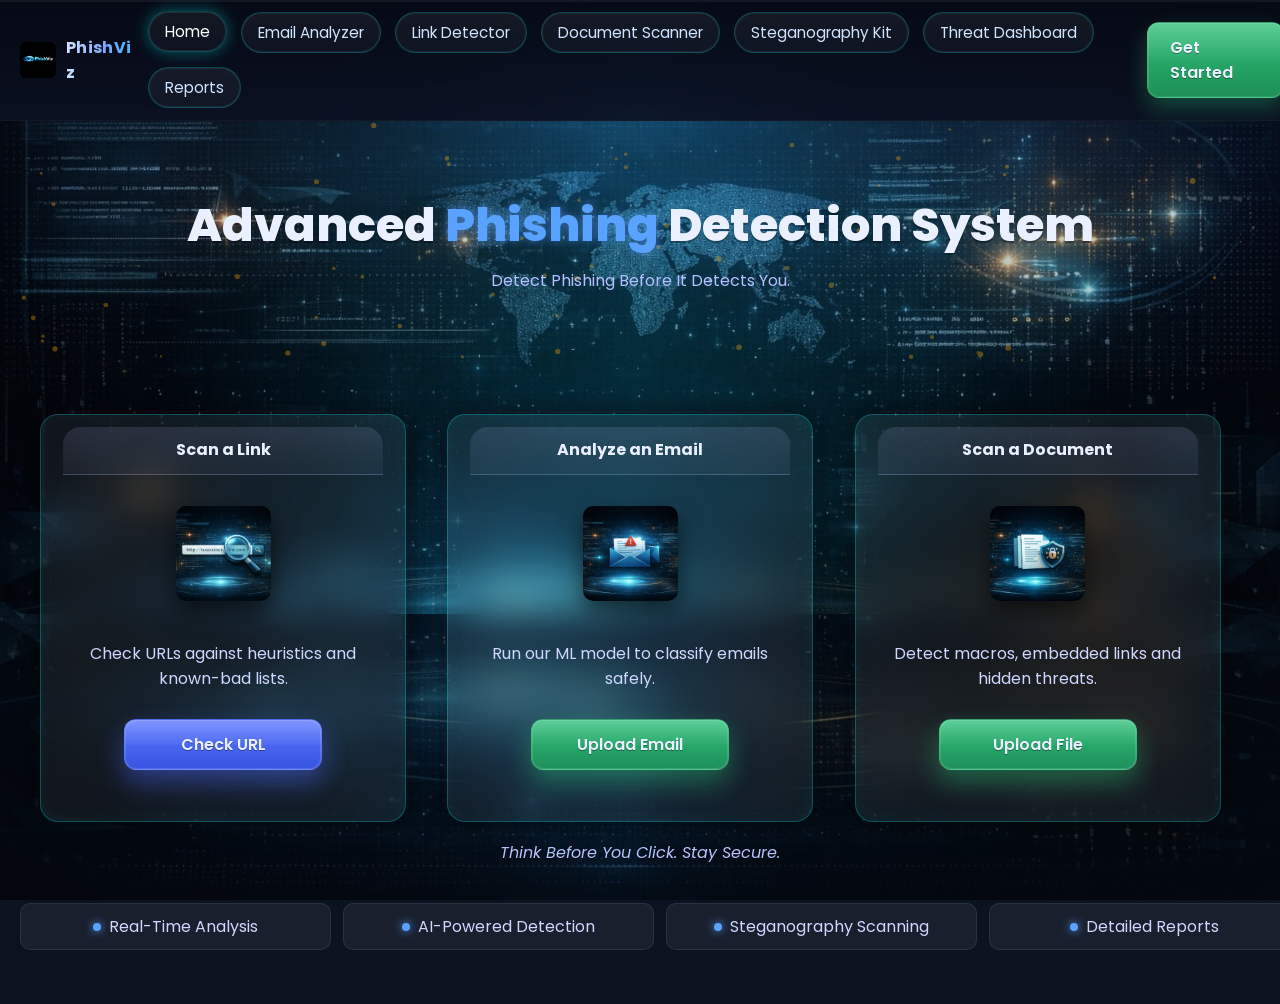
==== frontend/index.html @ 8690f8bb "Complete PhishViz project with ML model, frontend improvements, and documentation" ====
<!DOCTYPE html>
<html lang="en">
<head>
  <meta charset="UTF-8">
  <meta name="viewport" content="width=device-width, initial-scale=1.0">
  <title>PhishViz</title>
  <link rel="stylesheet" href="/frontend/css/style.css">
  <link rel="stylesheet" href="/frontend/css/buttons.css">
  <link rel="stylesheet" href="/frontend/css/cards.css">
  <link rel="stylesheet" href="/frontend/css/background.css">
  <link rel="icon" href="/frontend/assets/images/logo.jpeg">
  <link rel="preconnect" href="https://fonts.googleapis.com">
  <link rel="preconnect" href="https://fonts.gstatic.com" crossorigin>
  <link href="https://fonts.googleapis.com/css2?family=Poppins:wght@400;600;700;800&display=swap" rel="stylesheet">
  
</head>
<body>
  <header class="nav">
    <div class="nav__inner">
      <div class="brand">
        <img src="/frontend/assets/images/logo.jpeg" alt="PhishViz" class="brand__logo">
        <span class="brand__name">PhishViz</span>
      </div>
      <nav class="nav__links">
        <a href="/frontend/index.html" class="active">Home</a>
        <a href="/frontend/email-scan.html">Email Analyzer</a>
        <a href="/frontend/link-scan.html">Link Detector</a>
        <a href="/frontend/document-scan.html">Document Scanner</a>
        <a href="/frontend/stego-kit.html">Steganography Kit</a>
        <a href="/frontend/dashboard.html">Threat Dashboard</a>
        <a href="/frontend/reports.html">Reports</a>
      </nav>
      <a href="/frontend/email-scan.html" class="btn btn--primary">Get Started</a>
    </div>
  </header>

  <main class="main-content">
    <section class="hero hero--with-bg">
      <canvas id="particles"></canvas>
      <div class="hero-visual">
      </div>
      <div class="hero__content">
        <h1 class="hero__title">Advanced <span class="accent">Phishing</span> Detection System</h1>
        <p class="hero__subtitle">Detect Phishing Before It Detects You.</p>
      </div>
    </section>

    <section class="actions container grid-3">
      <div class="card glass">
        <div class="card__header">Scan a Link</div>
        <div class="card__icon">
          <img class="card__art" src="/frontend/assets/images/link.jpeg" alt="Scan a Link">
        </div>
        <h3 class="card__title sr-only">Scan a Link</h3>
        <p class="card__desc">Check URLs against heuristics and known-bad lists.</p>
        <a href="/frontend/link-scan.html" class="btn btn--info">Check URL</a>
      </div>

      <div class="card glass">
        <div class="card__header">Analyze an Email</div>
        <div class="card__icon">
          <img class="card__art" src="/frontend/assets/images/email.jpeg" alt="Analyze an Email">
        </div>
        <h3 class="card__title sr-only">Analyze an Email</h3>
        <p class="card__desc">Run our ML model to classify emails safely.</p>
        <a href="/frontend/email-scan.html" class="btn btn--success">Upload Email</a>
      </div>

      <div class="card glass">
        <div class="card__header">Scan a Document</div>
        <div class="card__icon">
          <img class="card__art" src="/frontend/assets/images/doc.jpeg" alt="Scan a Document">
        </div>
        <h3 class="card__title sr-only">Scan a Document</h3>
        <p class="card__desc">Detect macros, embedded links and hidden threats.</p>
        <a href="/frontend/document-scan.html" class="btn btn--success">Upload File</a>
      </div>
    </section>

    <p class="tagline">Think Before You Click. Stay Secure.</p>

    <section class="badges">
      <div class="container badges__row">
        <div class="badge"><span class="dot"></span> Real-Time Analysis</div>
        <div class="badge"><span class="dot"></span> AI-Powered Detection</div>
        <div class="badge"><span class="dot"></span> Steganography Scanning</div>
        <div class="badge"><span class="dot"></span> Detailed Reports</div>
      </div>
    </section>
  </main>

  <script src="/frontend/js/main.js"></script>
  
</body>
</html>
---- frontend/css/style.css ----
/* =========================
   GLOBAL
========================= */
html, body {
  margin: 0;
  padding: 0;
  font-family: 'Poppins', 'Segoe UI', Arial, sans-serif;
  background: #0b1220;
  color: #eaeef5;
  min-height: 100vh;
  width: 100%;
  max-width: 100%;
  overflow-x: hidden;
}

/* Wrap long content without adding extra spacing */
body,
.hero__title,
.hero__subtitle,
.card__desc,
.badge,
.nav__links a {
  overflow-wrap: anywhere;
  word-break: break-word;
  hyphens: auto;
}

/* NAVBAR */
.nav {
  position: sticky;
  top: 0;
  z-index: 10;
  background: linear-gradient(180deg, rgba(6,10,22,0.95), rgba(12,18,36,0.85));
  backdrop-filter: blur(10px);
  border-bottom: 1px solid rgba(255,255,255,0.06);
}
.nav__inner {
  width: 100%;
  margin: 0 auto;
  padding: 12px 20px;
  display: flex;
  align-items: center;
  justify-content: space-between;
  gap: 16px;
}
.brand { display: flex; align-items: center; gap: 10px; }
.brand__logo { width: 36px; height: 36px; object-fit: cover; border-radius: 6px; }
.brand__name { font-weight: 700; letter-spacing: 0.3px; }
.brand__name { 
  background: linear-gradient(90deg, #cfe4ff, #79a8ff 60%, #4eb5ff);
  -webkit-background-clip: text; background-clip: text; color: transparent;
}
.nav__links { display: flex; gap: 14px; flex-wrap: wrap; }
.nav__links a {
  color: #cfe4ff;
  text-decoration: none;
  font-size: 0.95rem;
  padding: 8px 16px;
  border-radius: 22px;
  background: linear-gradient(180deg, rgba(255,255,255,0.06), rgba(255,255,255,0.03));
  border: 1px solid rgba(0,255,255,0.22);
  box-shadow: inset 0 0 0 1px rgba(255,255,255,0.06);
  transition: box-shadow 0.2s ease, color 0.2s ease, transform 0.15s ease;
}
.nav__links a.active, .nav__links a:hover {
  color: #ffffff;
  box-shadow: inset 0 0 0 1px rgba(255,255,255,0.08), 0 0 15px rgba(0,255,255,0.35);
  transform: translateY(-1px);
}

/* Nudge the header CTA slightly to the left */
.nav__inner > .btn { margin-right: 16px; }

/* Real buttons variant if <button> used in nav */
.nav button { background: rgba(255,255,255,0.05); border: 1px solid rgba(0,255,255,0.3); padding: 8px 14px; border-radius: 20px; color: #c9d1f2; }
.nav button:hover { box-shadow: 0 0 15px rgba(0,255,255,0.4); color: #fff; }

/* =========================
   MAIN CONTENT
========================= */
.main-content {
  width: 100%;
}

/* Responsive media to prevent overflow */
img, canvas, svg, video { max-width: 100%; height: auto; }

/* =========================
   HERO SECTION
========================= */
.hero {
  position: relative;
  text-align: center;
  padding: 5px 20px 28px;
  background: linear-gradient(135deg, #0f1c3f, #1b2e6b);
  border-radius: 0 0 28px 28px;
  overflow: hidden;
}
.hero--with-bg {
  background-image: radial-gradient(1000px 400px at 50% -10%, rgba(86,128,255,0.25), transparent),
                    radial-gradient(800px 300px at 80% 0%, rgba(30,60,160,0.25), transparent),
                    linear-gradient(135deg, #0f1c3f, #0b1d4f);
}
.hero__content { position: relative; z-index: 1; max-width: 980px; margin: 0 auto; padding-bottom: 0; }
.hero__title { font-size: 2.9rem; font-weight: 800; margin: 0 0 8px; color: #eaf0ff; }
.hero__subtitle { color: #b6c0ff; margin: 0; font-size: 1rem; }
.accent { color: #5aa2ff; }

/* =========================
   LOGO & SUBTITLE
========================= */
.logo {
  font-size: 3rem;
  font-weight: 700;
  letter-spacing: 1px;
  color: #ffffff;
}

.subtitle {
  font-size: 1rem;
  color: #a9b4ff;
  margin-top: 10px;
  opacity: 0.9;
}

/* =========================
   ANALYZE BUTTON
========================= */
#analyzeBtn {
  margin-top: 0;
  background: linear-gradient(90deg, #4f6cff, #6a82fb);
  color: #ffffff;
  border: none;
  padding: 12px 22px;
  font-size: 1rem;
  font-weight: 600;
  cursor: pointer;
  border-radius: 12px;
  transition: all 0.25s ease;
  box-shadow: 0 8px 20px rgba(79,108,255,0.35);
  position: relative;
  z-index: 1;
}

#analyzeBtn:hover {
  transform: translateY(-2px);
  box-shadow: 0 12px 26px rgba(79,108,255,0.45);
}

#analyzeBtn:active {
  transform: translateY(0);
}

/* =========================
   PARTICLES
========================= */
#particles {
  position: absolute;
  inset: 0;
  z-index: 0;
  pointer-events: none;
  opacity: 0.35;
}

/* =========================
   CONTAINER
========================= */
.container {
  max-width: 100%;
  width: 100%;
  margin: 18px auto;
  padding: 0 20px;
}
.grid-3 {
  display: grid;
  grid-template-columns: repeat(3, 1fr);
  gap: 22px;
}

/* Tagline under cards */
.tagline {
  text-align: center;
  color: #b8c6ff;
  font-style: italic;
  margin: 18px 0 10px;
  text-shadow: 0 1px 0 rgba(0,0,0,0.5);
}

/* =========================
   EMAIL INPUT
========================= */
#emailInput {
  width: 100%;
  padding: 18px;
  font-size: 1.05rem;
  border-radius: 14px;
  border: 1px solid #26315f;
  resize: vertical;
  background: #121b33;
  color: #eaeef5;
  outline: none;
  line-height: 1.6;
  transition: all 0.25s ease;
}

#emailInput::placeholder {
  color: #9aa4d6;
}

#emailInput:focus {
  border-color: #4f6cff;
  box-shadow: 0 0 0 3px rgba(79,108,255,0.25);
  background: #141f3f;
}

/* =========================
   RESULT BOX
========================= */
#result {
  margin-top: 18px;
  padding: 26px;
  border-radius: 16px;
  background: linear-gradient(135deg, #121b33, #16224a);
  color: #eaeef5;
  border: 1px solid #26315f;
  box-shadow: 0 12px 30px rgba(0,0,0,0.35);
  animation: fadeIn 0.4s ease;
}

.hero + .container { margin-top: 10px; }

/* FORM STYLES */
.container.container--narrow {
  max-width: 980px;
}

.form-stack {
  display: flex;
  flex-direction: column;
  gap: 12px;
  margin-top: 40px;
}

.form-actions {
  display: flex;
  gap: 12px;
  flex-wrap: wrap;
  align-items: center;
}

.input {
  width: 100%;
  padding: 18px;
  font-size: 1.05rem;
  border-radius: 14px;
  border: 1px solid #26315f;
  background: #121b33;
  color: #eaeef5;
  outline: none;
  line-height: 1.6;
  transition: all 0.25s ease;
}

.input::placeholder { color: #9aa4d6; }
.input:focus {
  border-color: #4f6cff;
  box-shadow: 0 0 0 3px rgba(79,108,255,0.25);
  background: #141f3f;
}

.textarea { resize: vertical; min-height: 110px; }
.textarea--no-resize { resize: none; }
.url-input { margin-top: 10px; height: 40px; }

.file-input { padding: 16px; }
.doc-input { margin-top: 10px; padding: 8px; }
.stego-input { margin-top: 10px; padding: 8px; }

.result-box { margin-top: 6px; }

/* BADGES */
.badges { padding: 10px 0 36px; }
.badges__row { display: grid; grid-template-columns: repeat(4, 1fr); gap: 12px; }
.badge { background: rgba(255,255,255,0.06); border: 1px solid rgba(255,255,255,0.08); padding: 10px 14px; border-radius: 10px; color: #cfd7ff; display: flex; align-items: center; gap: 8px; justify-content: center; }
.badge .dot { width: 8px; height: 8px; border-radius: 50%; background: #5aa2ff; box-shadow: 0 0 10px #5aa2ff; display: inline-block; }

/* =========================
   VERDICT COLORS
========================= */
.safe {
  color: #4caf50;
  font-weight: 600;
}

.suspicious {
  color: #ffca28;
  font-weight: 600;
}

.phishing {
  color: #ef5350;
  font-weight: 600;
}

/* =========================
   ANIMATIONS
========================= */
@keyframes fadeIn {
  from {
    opacity: 0;
    transform: translateY(6px);
  }
  to {
    opacity: 1;
    transform: translateY(0);
  }
}

/* =========================
   RESPONSIVE
========================= */
@media (max-width: 600px) {
  .logo {
    font-size: 2.2rem;
  }

  .subtitle {
    font-size: 0.95rem;
  }

  #analyzeBtn {
    padding: 12px 30px;
    font-size: 0.95rem;
  }
  .grid-3 { grid-template-columns: 1fr; }
  .badges__row { grid-template-columns: repeat(2, 1fr); }
}
---- frontend/css/buttons.css ----
/* Buttons */
.btn {
  display: inline-flex;
  align-items: center;
  justify-content: center;
  gap: 8px;
  padding: 12px 22px;
  border-radius: 12px;
  text-decoration: none;
  font-weight: 600;
  cursor: pointer;
  transition: transform 0.15s ease, box-shadow 0.2s ease, background 0.2s ease, filter 0.2s ease;
  border: 1px solid rgba(255,255,255,0.12);
  color: #eaf0ff;
  position: relative;
  overflow: hidden;
  text-shadow: 0 1px 0 rgba(0,0,0,0.35);
}

.btn:hover { transform: translateY(-1px); filter: brightness(1.03); }
.btn:active { transform: translateY(0); }
.btn:focus { outline: none; box-shadow: 0 0 0 3px rgba(90,162,255,0.25); }

/* Subtle top gloss */
.btn::after {
  content: "";
  position: absolute;
  left: 0; right: 0; top: 0;
  height: 52%;
  background: linear-gradient(180deg, rgba(255,255,255,0.22), rgba(255,255,255,0.02));
  mix-blend-mode: screen;
  pointer-events: none;
}

.btn--primary {
  background: linear-gradient(180deg, #2fc07a, #1d8f56);
  box-shadow: inset 0 0 0 1px rgba(255,255,255,0.1), 0 10px 22px rgba(43,182,115,0.35);
}
.btn--primary:hover { box-shadow: inset 0 0 0 1px rgba(255,255,255,0.12), 0 14px 28px rgba(43,182,115,0.45); }

.btn--secondary {
  background: linear-gradient(180deg, #6a82fb, #4f6cff);
  box-shadow: inset 0 0 0 1px rgba(255,255,255,0.1), 0 10px 22px rgba(79,108,255,0.35);
}
.btn--secondary:hover { box-shadow: inset 0 0 0 1px rgba(255,255,255,0.12), 0 14px 28px rgba(79,108,255,0.45); }

/* Blue action (Check URL) */
.btn--info {
  background: linear-gradient(180deg, #5d79ff, #3754e2);
  box-shadow: inset 0 0 0 1px rgba(255,255,255,0.12), 0 12px 26px rgba(77, 105, 255, 0.45);
}
.btn--info:hover { box-shadow: 0 14px 30px rgba(77, 105, 255, 0.55); }

/* Green action (Upload buttons) */
.btn--success {
  background: linear-gradient(180deg, #2fc07a, #1f8f5b);
  box-shadow: inset 0 0 0 1px rgba(255,255,255,0.12), 0 12px 26px rgba(43, 182, 115, 0.45);
}
.btn--success:hover { box-shadow: 0 14px 30px rgba(43, 182, 115, 0.55); }
---- frontend/css/cards.css ----
/* Glassmorphism cards for homepage actions */

:root { --home-actions-overlap: 200px; }

.actions.container { margin-top: calc(-1 * var(--home-actions-overlap)) !important; display: grid; justify-content: center; align-items: start; }

/* Align three cards in a centered single row on desktop */
.actions.grid-3 {
  grid-template-columns: repeat(3, minmax(300px, 1fr));
  gap: 22px;
  width: 100%;
  max-width: 1200px;
  margin-left: auto;
  margin-right: auto;
}

.card.glass {
  position: relative;
  display: flex;
  flex-direction: column;
  align-items: center;
  text-align: center;
  gap: 12px;
  padding: 22px 22px 24px;
  border-radius: 18px;
  width: 320px;
  min-height: 360px;
  background: rgba(255, 255, 255, 0.06);
  border: 1px solid rgba(0, 255, 255, 0.25);
  box-shadow:
    inset 0 0 20px rgba(0, 255, 255, 0.05),
    0 0 30px rgba(0, 0, 0, 0.6);
  backdrop-filter: blur(18px);
  overflow: hidden;
}

.card.glass::after {
  content: "";
  position: absolute;
  inset: 0;
  border-radius: 16px;
  box-shadow: 0 0 40px rgba(90,162,255,0.25);
  pointer-events: none;
}

.card__header {
  color: #eaf0ff;
  font-weight: 700;
  width: 100%;
  margin: -10px 0 6px;
  padding: 10px 0 12px;
  background: linear-gradient(180deg, rgba(180,200,255,0.14), rgba(180,200,255,0.06));
  border-bottom: 1px solid rgba(180,200,255,0.18);
  border-top-left-radius: 18px;
  border-top-right-radius: 18px;
}

.card__icon { display: flex; align-items: center; justify-content: center; height: 120px; }

.card__icon .card__art { width: 95px; height: 95px; object-fit: cover; border-radius: 10px; box-shadow: 0 10px 24px rgba(0,0,0,0.6); }

.card__title { text-align: center; margin: 0; }
.card__desc { text-align: center; color: #cfd7ff; min-height: 48px; padding: 0 6px; }

.card .btn { align-self: center; min-width: 160px; padding: 12px 18px; border-radius: 12px; }

.card.glass:hover {
  box-shadow:
    inset 0 0 30px rgba(0, 255, 255, 0.1),
    0 0 45px rgba(0, 255, 255, 0.35);
  transform: translateY(-2px);
  transition: transform 0.15s ease, box-shadow 0.2s ease;
}

/* Accessibility utility for hidden headings preserved for screen readers */
.sr-only {
  position: absolute;
  width: 1px; height: 1px;
  padding: 0; margin: -1px;
  overflow: hidden; clip: rect(0, 0, 0, 0);
  white-space: nowrap; border: 0;
}

@media (max-width: 900px) { .actions.container { margin-top: 0 !important; } .card.glass { width: 100%; } }
@media (max-width: 600px) { .actions.container { margin-top: 8px !important; } }
---- frontend/css/background.css ----
/* Global cyber background and hero overlays */

body {
  /* Global world map background with dark gradient overlay */
  background:
    linear-gradient(180deg, rgba(5,10,20,0.45), rgba(5,10,20,0.6)),
    url('/frontend/assets/images/worldmap.jpeg') no-repeat center center / cover;
  background-attachment: fixed;
  min-height: 100vh;
}

.nav {
  box-shadow: 0 2px 0 rgba(255,255,255,0.06) inset;
}

.hero.hero--with-bg {
  position: relative;
  min-height: 460px; /* taller hero like the mock */
  background:
    linear-gradient(180deg, rgba(10,26,58,0.18), rgba(5,11,26,0.18)),
    url('/frontend/assets/images/worldmap.jpeg');
  background-size: cover;
  background-position: center;
  overflow: hidden;
}

.hero.hero--with-bg::before {
  content: "";
  position: absolute;
  inset: 0;
  background: radial-gradient(800px 300px at 50% -10%, rgba(120,180,255,0.10), transparent),
              radial-gradient(900px 260px at 85% 0%, rgba(20,60,160,0.08), transparent),
              linear-gradient(180deg, rgba(10,16,32,0.0), rgba(10,16,32,0.14));
  pointer-events: none;
}

.hero.hero--with-bg::after {
  content: "";
  position: absolute;
  inset: 0;
  background: radial-gradient(circle at center, rgba(0, 255, 255, 0.10), transparent 70%);
  pointer-events: none;
}

.hero__content {
  padding: 64px 16px 10px;
}

.hero__title {
  text-shadow: 0 2px 0 rgba(0,0,0,0.3);
}

.accent { text-shadow: 0 0 10px rgba(90,162,255,0.6); }

.hero__subtitle {
  margin-top: 6px;
}

/* Deprecated: image overlay now handled by background on hero */

/* Right-side hero visual (shield) */
.hero-visual {
  position: absolute;
  right: 5%;
  top: 50%;
  transform: translateY(-50%);
  opacity: 0.9;
}

.hero-visual img {
  width: min(28vw, 360px);
  filter: drop-shadow(0 0 40px rgba(0, 255, 255, 0.4));
}
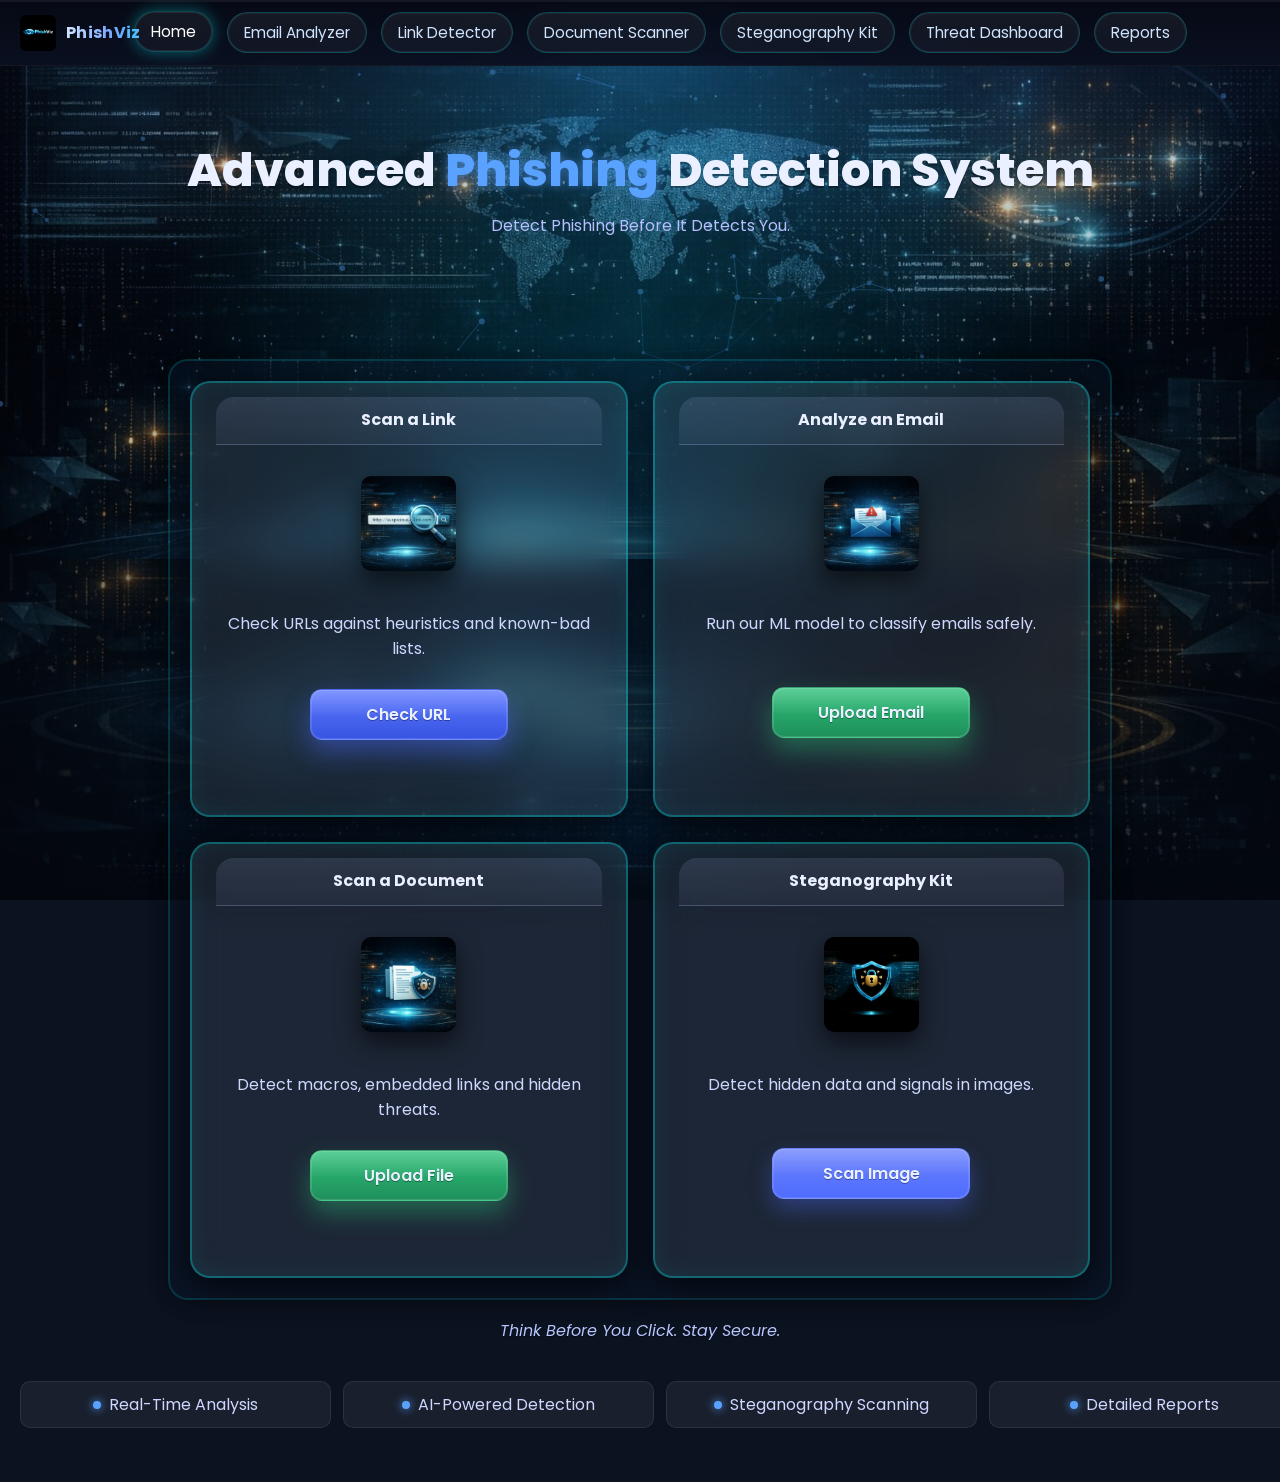
==== commit db4e30a9: "commited" ====
--- a/frontend/index.html
+++ b/frontend/index.html
@@ -1,5 +1,6 @@
 <!DOCTYPE html>
 <html lang="en">
+
 <head>
   <meta charset="UTF-8">
   <meta name="viewport" content="width=device-width, initial-scale=1.0">
@@ -12,8 +13,9 @@
   <link rel="preconnect" href="https://fonts.googleapis.com">
   <link rel="preconnect" href="https://fonts.gstatic.com" crossorigin>
   <link href="https://fonts.googleapis.com/css2?family=Poppins:wght@400;600;700;800&display=swap" rel="stylesheet">
-  
+
 </head>
+
 <body>
   <header class="nav">
     <div class="nav__inner">
@@ -30,7 +32,6 @@
         <a href="/frontend/dashboard.html">Threat Dashboard</a>
         <a href="/frontend/reports.html">Reports</a>
       </nav>
-      <a href="/frontend/email-scan.html" class="btn btn--primary">Get Started</a>
     </div>
   </header>
 
@@ -45,7 +46,7 @@
       </div>
     </section>
 
-    <section class="actions container grid-3">
+    <section class="actions container grid-2">
       <div class="card glass">
         <div class="card__header">Scan a Link</div>
         <div class="card__icon">
@@ -75,6 +76,16 @@
         <p class="card__desc">Detect macros, embedded links and hidden threats.</p>
         <a href="/frontend/document-scan.html" class="btn btn--success">Upload File</a>
       </div>
+
+      <div class="card glass">
+        <div class="card__header">Steganography Kit</div>
+        <div class="card__icon">
+          <img class="card__art" src="/frontend/assets/images/lock.jpeg" alt="Steganography Kit">
+        </div>
+        <h3 class="card__title sr-only">Steganography Kit</h3>
+        <p class="card__desc">Detect hidden data and signals in images.</p>
+        <a href="/frontend/stego-kit.html" class="btn btn--secondary">Scan Image</a>
+      </div>
     </section>
 
     <p class="tagline">Think Before You Click. Stay Secure.</p>
@@ -89,7 +100,9 @@
     </section>
   </main>
 
+  <script src="/frontend/js/animations.js"></script>
   <script src="/frontend/js/main.js"></script>
-  
+
 </body>
-</html>
+
+</html>
--- a/frontend/css/style.css
+++ b/frontend/css/style.css
@@ -1,7 +1,8 @@
 /* =========================
    GLOBAL
 ========================= */
-html, body {
+html,
+body {
   margin: 0;
   padding: 0;
   font-family: 'Poppins', 'Segoe UI', Arial, sans-serif;
@@ -30,50 +31,93 @@
   position: sticky;
   top: 0;
   z-index: 10;
-  background: linear-gradient(180deg, rgba(6,10,22,0.95), rgba(12,18,36,0.85));
+  background: linear-gradient(180deg, rgba(6, 10, 22, 0.95), rgba(12, 18, 36, 0.85));
   backdrop-filter: blur(10px);
-  border-bottom: 1px solid rgba(255,255,255,0.06);
-}
+  border-bottom: 1px solid rgba(255, 255, 255, 0.06);
+}
+
 .nav__inner {
   width: 100%;
   margin: 0 auto;
   padding: 12px 20px;
   display: flex;
   align-items: center;
-  justify-content: space-between;
+  justify-content: center;
   gap: 16px;
-}
-.brand { display: flex; align-items: center; gap: 10px; }
-.brand__logo { width: 36px; height: 36px; object-fit: cover; border-radius: 6px; }
-.brand__name { font-weight: 700; letter-spacing: 0.3px; }
-.brand__name { 
+  position: relative;
+}
+
+.brand {
+  display: flex;
+  align-items: center;
+  gap: 10px;
+  position: absolute;
+  left: 20px;
+}
+
+.brand__logo {
+  width: 36px;
+  height: 36px;
+  object-fit: cover;
+  border-radius: 6px;
+}
+
+.brand__name {
+  font-weight: 700;
+  letter-spacing: 0.3px;
+}
+
+.brand__name {
   background: linear-gradient(90deg, #cfe4ff, #79a8ff 60%, #4eb5ff);
-  -webkit-background-clip: text; background-clip: text; color: transparent;
-}
-.nav__links { display: flex; gap: 14px; flex-wrap: wrap; }
+  -webkit-background-clip: text;
+  background-clip: text;
+  color: transparent;
+}
+
+.nav__links {
+  display: flex;
+  gap: 14px;
+  flex-wrap: wrap;
+  justify-content: center;
+}
+
 .nav__links a {
   color: #cfe4ff;
   text-decoration: none;
   font-size: 0.95rem;
   padding: 8px 16px;
   border-radius: 22px;
-  background: linear-gradient(180deg, rgba(255,255,255,0.06), rgba(255,255,255,0.03));
-  border: 1px solid rgba(0,255,255,0.22);
-  box-shadow: inset 0 0 0 1px rgba(255,255,255,0.06);
+  background: linear-gradient(180deg, rgba(255, 255, 255, 0.06), rgba(255, 255, 255, 0.03));
+  border: 1px solid rgba(0, 255, 255, 0.22);
+  box-shadow: inset 0 0 0 1px rgba(255, 255, 255, 0.06);
   transition: box-shadow 0.2s ease, color 0.2s ease, transform 0.15s ease;
 }
-.nav__links a.active, .nav__links a:hover {
+
+.nav__links a.active,
+.nav__links a:hover {
   color: #ffffff;
-  box-shadow: inset 0 0 0 1px rgba(255,255,255,0.08), 0 0 15px rgba(0,255,255,0.35);
+  box-shadow: inset 0 0 0 1px rgba(255, 255, 255, 0.08), 0 0 15px rgba(0, 255, 255, 0.35);
   transform: translateY(-1px);
 }
 
 /* Nudge the header CTA slightly to the left */
-.nav__inner > .btn { margin-right: 16px; }
+.nav__inner>.btn {
+  margin-right: 16px;
+}
 
 /* Real buttons variant if <button> used in nav */
-.nav button { background: rgba(255,255,255,0.05); border: 1px solid rgba(0,255,255,0.3); padding: 8px 14px; border-radius: 20px; color: #c9d1f2; }
-.nav button:hover { box-shadow: 0 0 15px rgba(0,255,255,0.4); color: #fff; }
+.nav button {
+  background: rgba(255, 255, 255, 0.05);
+  border: 1px solid rgba(0, 255, 255, 0.3);
+  padding: 8px 14px;
+  border-radius: 20px;
+  color: #c9d1f2;
+}
+
+.nav button:hover {
+  box-shadow: 0 0 15px rgba(0, 255, 255, 0.4);
+  color: #fff;
+}
 
 /* =========================
    MAIN CONTENT
@@ -83,7 +127,13 @@
 }
 
 /* Responsive media to prevent overflow */
-img, canvas, svg, video { max-width: 100%; height: auto; }
+img,
+canvas,
+svg,
+video {
+  max-width: 100%;
+  height: auto;
+}
 
 /* =========================
    HERO SECTION
@@ -96,15 +146,37 @@
   border-radius: 0 0 28px 28px;
   overflow: hidden;
 }
+
 .hero--with-bg {
-  background-image: radial-gradient(1000px 400px at 50% -10%, rgba(86,128,255,0.25), transparent),
-                    radial-gradient(800px 300px at 80% 0%, rgba(30,60,160,0.25), transparent),
-                    linear-gradient(135deg, #0f1c3f, #0b1d4f);
-}
-.hero__content { position: relative; z-index: 1; max-width: 980px; margin: 0 auto; padding-bottom: 0; }
-.hero__title { font-size: 2.9rem; font-weight: 800; margin: 0 0 8px; color: #eaf0ff; }
-.hero__subtitle { color: #b6c0ff; margin: 0; font-size: 1rem; }
-.accent { color: #5aa2ff; }
+  background-image: radial-gradient(1000px 400px at 50% -10%, rgba(86, 128, 255, 0.25), transparent),
+    radial-gradient(800px 300px at 80% 0%, rgba(30, 60, 160, 0.25), transparent),
+    linear-gradient(135deg, #0f1c3f, #0b1d4f);
+}
+
+.hero__content {
+  position: relative;
+  z-index: 1;
+  max-width: 980px;
+  margin: 0 auto;
+  padding-bottom: 0;
+}
+
+.hero__title {
+  font-size: 2.9rem;
+  font-weight: 800;
+  margin: 0 0 8px;
+  color: #eaf0ff;
+}
+
+.hero__subtitle {
+  color: #b6c0ff;
+  margin: 0;
+  font-size: 1rem;
+}
+
+.accent {
+  color: #5aa2ff;
+}
 
 /* =========================
    LOGO & SUBTITLE
@@ -137,14 +209,14 @@
   cursor: pointer;
   border-radius: 12px;
   transition: all 0.25s ease;
-  box-shadow: 0 8px 20px rgba(79,108,255,0.35);
+  box-shadow: 0 8px 20px rgba(79, 108, 255, 0.35);
   position: relative;
   z-index: 1;
 }
 
 #analyzeBtn:hover {
   transform: translateY(-2px);
-  box-shadow: 0 12px 26px rgba(79,108,255,0.45);
+  box-shadow: 0 12px 26px rgba(79, 108, 255, 0.45);
 }
 
 #analyzeBtn:active {
@@ -171,10 +243,32 @@
   margin: 18px auto;
   padding: 0 20px;
 }
+
 .grid-3 {
   display: grid;
   grid-template-columns: repeat(3, 1fr);
   gap: 22px;
+}
+
+.grid-4 {
+  display: grid;
+  grid-template-columns: repeat(4, 1fr);
+  gap: 22px;
+  border: 1px solid #26315f;
+  border-radius: 14px;
+  box-shadow: 0 0 0 3px rgba(79, 108, 255, 0.25);
+}
+
+.grid-2 {
+  display: grid;
+  grid-template-columns: repeat(2, 1fr);
+  gap: 30px;
+  max-width: 1000px;
+  margin: 0 auto;
+  padding: 0 20px;
+  border: 1px solid #26315f;
+  border-radius: 14px;
+  box-shadow: 0 0 0 3px rgba(79, 108, 255, 0.25);
 }
 
 /* Tagline under cards */
@@ -183,7 +277,7 @@
   color: #b8c6ff;
   font-style: italic;
   margin: 18px 0 10px;
-  text-shadow: 0 1px 0 rgba(0,0,0,0.5);
+  text-shadow: 0 1px 0 rgba(0, 0, 0, 0.5);
 }
 
 /* =========================
@@ -209,7 +303,7 @@
 
 #emailInput:focus {
   border-color: #4f6cff;
-  box-shadow: 0 0 0 3px rgba(79,108,255,0.25);
+  box-shadow: 0 0 0 3px rgba(79, 108, 255, 0.25);
   background: #141f3f;
 }
 
@@ -223,11 +317,13 @@
   background: linear-gradient(135deg, #121b33, #16224a);
   color: #eaeef5;
   border: 1px solid #26315f;
-  box-shadow: 0 12px 30px rgba(0,0,0,0.35);
+  box-shadow: 0 12px 30px rgba(0, 0, 0, 0.35);
   animation: fadeIn 0.4s ease;
 }
 
-.hero + .container { margin-top: 10px; }
+.hero+.container {
+  margin-top: 10px;
+}
 
 /* FORM STYLES */
 .container.container--narrow {
@@ -250,39 +346,120 @@
 
 .input {
   width: 100%;
-  padding: 18px;
+  padding: 20px;
   font-size: 1.05rem;
-  border-radius: 14px;
-  border: 1px solid #26315f;
-  background: #121b33;
+  border-radius: 16px;
+  border: 2px solid #26315f;
+  background: linear-gradient(135deg, #121b33, #16224a);
   color: #eaeef5;
   outline: none;
   line-height: 1.6;
-  transition: all 0.25s ease;
-}
-
-.input::placeholder { color: #9aa4d6; }
+  transition: all 0.3s cubic-bezier(0.4, 0, 0.2, 1);
+  box-shadow: inset 0 2px 8px rgba(0, 0, 0, 0.3);
+  position: relative;
+  overflow: hidden;
+}
+
+.input::before {
+  content: '';
+  position: absolute;
+  top: 0;
+  left: -100%;
+  width: 100%;
+  height: 100%;
+  background: linear-gradient(90deg, transparent, rgba(79, 108, 255, 0.1), transparent);
+  transition: left 0.5s ease;
+  z-index: -1;
+}
+
+.input:hover::before {
+  left: 100%;
+}
+
+.input::placeholder {
+  color: #9aa4d6;
+  font-style: italic;
+  transition: opacity 0.3s ease;
+}
+
+.input:focus::placeholder {
+  opacity: 0.7;
+}
+
 .input:focus {
   border-color: #4f6cff;
-  box-shadow: 0 0 0 3px rgba(79,108,255,0.25);
-  background: #141f3f;
-}
-
-.textarea { resize: vertical; min-height: 110px; }
-.textarea--no-resize { resize: none; }
-.url-input { margin-top: 10px; height: 40px; }
-
-.file-input { padding: 16px; }
-.doc-input { margin-top: 10px; padding: 8px; }
-.stego-input { margin-top: 10px; padding: 8px; }
-
-.result-box { margin-top: 6px; }
+  border-width: 2px;
+  box-shadow: 
+    0 0 0 4px rgba(79, 108, 255, 0.3),
+    0 8px 24px rgba(79, 108, 255, 0.2),
+    inset 0 2px 8px rgba(79, 108, 255, 0.1);
+  background: linear-gradient(135deg, #141f3f, #1a2951);
+  transform: translateY(-2px);
+}
+
+.textarea {
+  resize: vertical;
+  min-height: 110px;
+}
+
+.textarea--no-resize {
+  resize: none;
+}
+
+.url-input {
+  margin-top: 10px;
+  height: 40px;
+}
+
+.file-input {
+  padding: 16px;
+}
+
+.doc-input {
+  margin-top: 10px;
+  padding: 8px;
+}
+
+.stego-input {
+  margin-top: 10px;
+  padding: 8px;
+}
+
+.result-box {
+  margin-top: 6px;
+}
 
 /* BADGES */
-.badges { padding: 10px 0 36px; }
-.badges__row { display: grid; grid-template-columns: repeat(4, 1fr); gap: 12px; }
-.badge { background: rgba(255,255,255,0.06); border: 1px solid rgba(255,255,255,0.08); padding: 10px 14px; border-radius: 10px; color: #cfd7ff; display: flex; align-items: center; gap: 8px; justify-content: center; }
-.badge .dot { width: 8px; height: 8px; border-radius: 50%; background: #5aa2ff; box-shadow: 0 0 10px #5aa2ff; display: inline-block; }
+.badges {
+  padding: 10px 0 36px;
+}
+
+.badges__row {
+  display: grid;
+  grid-template-columns: repeat(4, 1fr);
+  gap: 12px;
+}
+
+.badge {
+  background: rgba(255, 255, 255, 0.06);
+  border: 1px solid rgba(255, 255, 255, 0.08);
+  padding: 10px 14px;
+  border-radius: 10px;
+  color: #cfd7ff;
+  display: flex;
+  align-items: center;
+  gap: 8px;
+  justify-content: center;
+}
+
+.badge .dot {
+  width: 8px;
+  height: 8px;
+  border-radius: 50%;
+  background: #5aa2ff;
+  box-shadow: 0 0 10px #5aa2ff;
+  display: inline-block;
+}
 
 /* =========================
    VERDICT COLORS
@@ -310,6 +487,7 @@
     opacity: 0;
     transform: translateY(6px);
   }
+
   to {
     opacity: 1;
     transform: translateY(0);
@@ -319,6 +497,9 @@
 /* =========================
    RESPONSIVE
 ========================= */
+/* =========================
+   RESPONSIVE
+========================= */
 @media (max-width: 600px) {
   .logo {
     font-size: 2.2rem;
@@ -332,6 +513,121 @@
     padding: 12px 30px;
     font-size: 0.95rem;
   }
-  .grid-3 { grid-template-columns: 1fr; }
-  .badges__row { grid-template-columns: repeat(2, 1fr); }
-}
+
+  .grid-3 {
+    grid-template-columns: 1fr;
+  }
+
+  .grid-4 {
+    grid-template-columns: repeat(2, 1fr);
+  }
+
+  .grid-2 {
+    grid-template-columns: repeat(2, 1fr);
+  }
+
+  .badges__row {
+    grid-template-columns: repeat(2, 1fr);
+  }
+}
+
+/* =========================
+   NEW ANIMATIONS
+========================= */
+
+/* Reveal on Scroll */
+.reveal-on-scroll {
+  opacity: 0;
+  transform: translateY(20px);
+  transition: opacity 0.6s ease-out, transform 0.6s ease-out;
+}
+
+.reveal-on-scroll.visible {
+  opacity: 1;
+  transform: translateY(0);
+}
+
+/* Button Ripple */
+.btn {
+  position: relative;
+  overflow: hidden;
+}
+
+span.ripple {
+  position: absolute;
+  background: white;
+  transform: translate(-50%, -50%);
+  pointer-events: none;
+  border-radius: 50%;
+  animation: animateRipple 0.6s linear infinite;
+}
+
+@keyframes animateRipple {
+  0% {
+    width: 0px;
+    height: 0px;
+    opacity: 0.5;
+  }
+
+  100% {
+    width: 500px;
+    height: 500px;
+    opacity: 0;
+  }
+}
+
+/* Card Tilt Prep */
+.card {
+  transition: transform 0.1s ease;
+  /* Fast transition for smooth tilt */
+  transform-style: preserve-3d;
+}
+
+/* CSS Scanner Animation */
+.scanner-loader {
+  display: flex;
+  flex-direction: column;
+  align-items: center;
+  justify-content: center;
+  padding: 20px;
+}
+
+.scanner-ring {
+  width: 60px;
+  height: 60px;
+  border: 4px solid rgba(90, 162, 255, 0.3);
+  border-top: 4px solid #5aa2ff;
+  border-radius: 50%;
+  animation: spin 1s linear infinite;
+  box-shadow: 0 0 15px rgba(90, 162, 255, 0.4);
+}
+
+.scanner-text {
+  margin-top: 15px;
+  font-weight: 600;
+  color: #5aa2ff;
+  letter-spacing: 1px;
+  animation: pulse 1.5s ease-in-out infinite;
+}
+
+@keyframes spin {
+  0% {
+    transform: rotate(0deg);
+  }
+
+  100% {
+    transform: rotate(360deg);
+  }
+}
+
+@keyframes pulse {
+
+  0%,
+  100% {
+    opacity: 1;
+  }
+
+  50% {
+    opacity: 0.7;
+  }
+}
--- a/frontend/css/cards.css
+++ b/frontend/css/cards.css
@@ -14,6 +14,29 @@
   margin-right: auto;
 }
 
+/* Align two cards in a centered row for wider layout */
+.actions.grid-2 {
+  display: flex;
+  flex-wrap: wrap;
+  justify-content: center;
+  align-items: stretch;
+  gap: 25px;
+  width: 100%;
+  max-width: 900px;
+  margin: 0 auto;
+  padding: 20px;
+  border: 2px solid rgba(0, 255, 255, 0.15);
+  border-radius: 20px;
+  background: rgba(12, 27, 51, 0.3);
+  box-shadow: 0 0 20px rgba(0, 0, 0, 0.4);
+}
+
+.actions.grid-2 .card.glass {
+  flex: 1;
+  min-width: 300px;
+  max-width: 400px;
+}
+
 .card.glass {
   position: relative;
   display: flex;
@@ -21,25 +44,25 @@
   align-items: center;
   text-align: center;
   gap: 12px;
-  padding: 22px 22px 24px;
-  border-radius: 18px;
-  width: 320px;
-  min-height: 360px;
-  background: rgba(255, 255, 255, 0.06);
-  border: 1px solid rgba(0, 255, 255, 0.25);
+  padding: 24px 24px 28px;
+  border-radius: 20px;
+  min-height: 380px;
+  background: rgba(255, 255, 255, 0.08);
+  border: 2px solid rgba(0, 255, 255, 0.3);
   box-shadow:
-    inset 0 0 20px rgba(0, 255, 255, 0.05),
-    0 0 30px rgba(0, 0, 0, 0.6);
-  backdrop-filter: blur(18px);
+    inset 0 0 25px rgba(0, 255, 255, 0.08),
+    0 8px 35px rgba(0, 0, 0, 0.7);
+  backdrop-filter: blur(20px);
   overflow: hidden;
+  transition: all 0.3s ease;
 }
 
 .card.glass::after {
   content: "";
   position: absolute;
   inset: 0;
-  border-radius: 16px;
-  box-shadow: 0 0 40px rgba(90,162,255,0.25);
+  border-radius: 18px;
+  box-shadow: 0 0 50px rgba(90,162,255,0.35);
   pointer-events: none;
 }
 
@@ -66,10 +89,11 @@
 
 .card.glass:hover {
   box-shadow:
-    inset 0 0 30px rgba(0, 255, 255, 0.1),
-    0 0 45px rgba(0, 255, 255, 0.35);
-  transform: translateY(-2px);
-  transition: transform 0.15s ease, box-shadow 0.2s ease;
+    inset 0 0 35px rgba(0, 255, 255, 0.15),
+    0 12px 50px rgba(0, 255, 255, 0.45);
+  transform: translateY(-4px);
+  transition: transform 0.2s ease, box-shadow 0.3s ease;
+  border-color: rgba(0, 255, 255, 0.5);
 }
 
 /* Accessibility utility for hidden headings preserved for screen readers */
@@ -81,6 +105,6 @@
   white-space: nowrap; border: 0;
 }
 
-@media (max-width: 900px) { .actions.container { margin-top: 0 !important; } .card.glass { width: 100%; } }
-@media (max-width: 600px) { .actions.container { margin-top: 8px !important; } }
+@media (max-width: 900px) { .actions.container { margin-top: 0 !important; } .card.glass { width: 100%; min-width: 320px; } .actions.grid-2 { gap: 25px; padding: 15px; } }
+@media (max-width: 600px) { .actions.container { margin-top: 8px !important; } .actions.grid-2 { grid-template-columns: 1fr; gap: 20px; padding: 10px; } }
 
